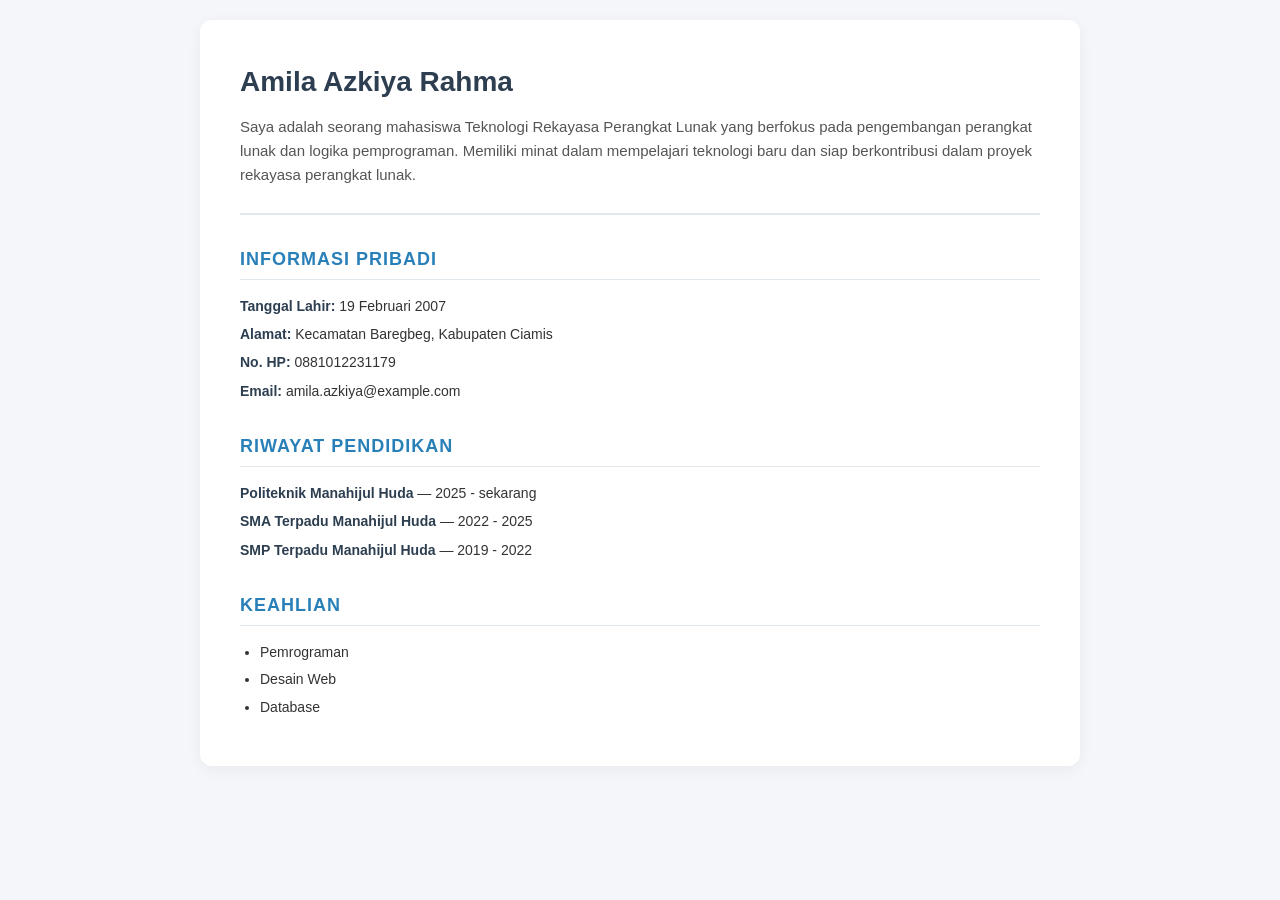
==== index.html @ 340106fe "Rename tugas cv.html to index.html" ====
<!DOCTYPE html>
<html lang="id">
<head>
    <meta charset="UTF-8">
    <meta name="viewport" content="width=device-width, initial-scale=1.0">
    <title>Curriculum Vitae - Amila Azkiya Rahma</title>
    <style>
        /* Pengaturan Tampilan Utama */
        body {
            font-family: 'Segoe UI', Tahoma, Geneva, Verdana, sans-serif;
            background-color: #f4f6f9;
            color: #333333;
            line-height: 1.6;
            margin: 0;
            padding: 20px;
        }

        /* Kotak Utama CV (Seperti Kertas A4 di Tengah) */
        .cv-container {
            max-width: 800px;
            background: #ffffff;
            margin: 0 auto;
            padding: 40px;
            border-radius: 12px;
            box-shadow: 0 4px 15px rgba(0, 0, 0, 0.05);
        }

        /* Bagian Header / Nama */
        header {
            border-bottom: 2px solid #e1e8ed;
            padding-bottom: 20px;
            margin-bottom: 25px;
        }

        h1 {
            margin: 0;
            color: #2c3e50;
            font-size: 28px;
        }

        .bio-text {
            margin-top: 10px;
            color: #555555;
            font-size: 15px;
        }

        /* Judul Setiap Bagian */
        h2 {
            color: #2980b9;
            font-size: 18px;
            border-bottom: 1px solid #e1e8ed;
            padding-bottom: 5px;
            margin-top: 30px;
            text-transform: uppercase;
            letter-spacing: 1px;
        }

        /* Informasi Kontak & Detail */
        p {
            margin: 6px 0;
            font-size: 14px;
        }

        strong {
            color: #2c3e50;
        }

        /* Daftar Keahlian & Riwayat */
        ul {
            padding-left: 20px;
            margin: 8px 0;
        }

        li {
            margin-bottom: 5px;
            font-size: 14px;
        }

        /* Tombol Simpan/Commit di GitHub nanti */
    </style>
</head>
<body>

    <div class="cv-container">
        <!-- Header -->
        <header>
            <h1>Amila Azkiya Rahma</h1>
            <p class="bio-text">Saya adalah seorang mahasiswa Teknologi Rekayasa Perangkat Lunak yang berfokus pada pengembangan perangkat lunak dan logika pemprograman. Memiliki minat dalam mempelajari teknologi baru dan siap berkontribusi dalam proyek rekayasa perangkat lunak.</p>
        </header>

        <!-- Informasi Pribadi -->
        <section>
            <h2>Informasi Pribadi</h2>
            <p><strong>Tanggal Lahir:</strong> 19 Februari 2007</p>
            <p><strong>Alamat:</strong> Kecamatan Baregbeg, Kabupaten Ciamis</p>
            <p><strong>No. HP:</strong> 0881012231179</p>
            <p><strong>Email:</strong> amila.azkiya@example.com</p>
        </section>

        <!-- Riwayat Pendidikan -->
        <section>
            <h2>Riwayat Pendidikan</h2>
            <p><strong>Politeknik Manahijul Huda</strong> — 2025 - sekarang</p>
            <p><strong>SMA Terpadu Manahijul Huda</strong> — 2022 - 2025</p>
            <p><strong>SMP Terpadu Manahijul Huda</strong> — 2019 - 2022</p>
        </section>

        <!-- Keahlian -->
        <section>
            <h2>Keahlian</h2>
            <ul>
                <li>Pemrograman</li>
                <li>Desain Web</li>
                <li>Database</li>
            </ul>
        </section>
    </div>

</body>
</html>
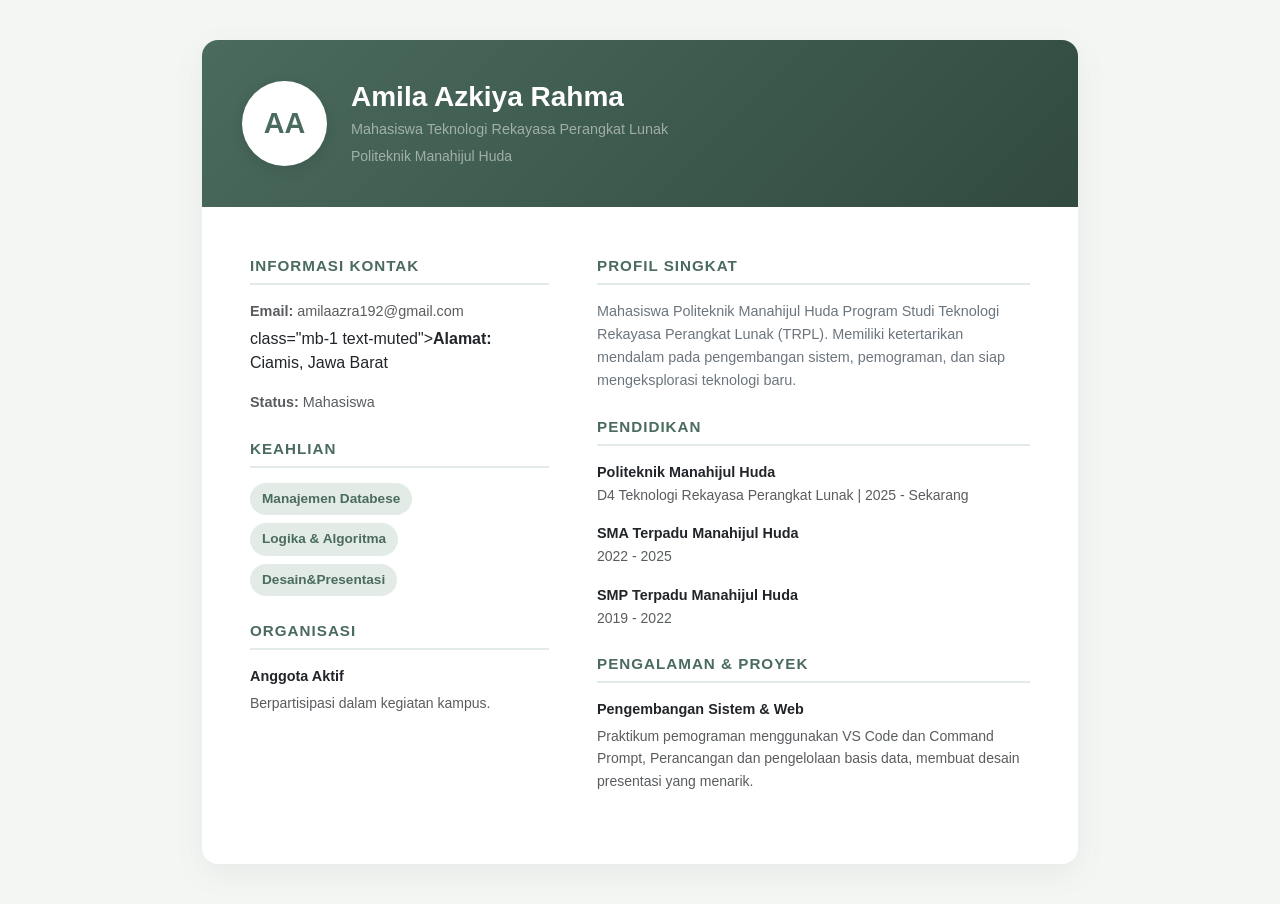
==== commit 9f1c0b10: "Update index.html" ====
--- a/index.html
+++ b/index.html
@@ -4,116 +4,164 @@
     <meta charset="UTF-8">
     <meta name="viewport" content="width=device-width, initial-scale=1.0">
     <title>Curriculum Vitae - Amila Azkiya Rahma</title>
+    <!-- Bootstrap CSS CDN -->
+    <link href="https://cdn.jsdelivr.net/npm/bootstrap@5.3.0/dist/css/bootstrap.min.css" rel="stylesheet">
     <style>
-        /* Pengaturan Tampilan Utama */
+        :root {
+            --primary-color: #4a6b5d; /* Hijau sage aesthetic */
+            --bg-color: #f4f6f4;
+            --card-bg: #ffffff;
+        }
         body {
+            background-color: var(--bg-color);
             font-family: 'Segoe UI', Tahoma, Geneva, Verdana, sans-serif;
-            background-color: #f4f6f9;
-            color: #333333;
-            line-height: 1.6;
-            margin: 0;
-            padding: 20px;
+            color: #444;
         }
-
-        /* Kotak Utama CV (Seperti Kertas A4 di Tengah) */
-        .cv-container {
-            max-width: 800px;
-            background: #ffffff;
-            margin: 0 auto;
+        .cv-wrapper {
+            max-width: 900px;
+            margin: 40px auto;
+        }
+        .cv-card {
+            background: var(--card-bg);
+            border: none;
+            border-radius: 16px;
+            box-shadow: 0 10px 30px rgba(74, 107, 93, 0.08);
+            overflow: hidden;
+        }
+        .header-section {
+            background: linear-gradient(135deg, #4a6b5d, #324a40);
+            color: white;
             padding: 40px;
-            border-radius: 12px;
-            box-shadow: 0 4px 15px rgba(0, 0, 0, 0.05);
         }
-
-        /* Bagian Header / Nama */
-        header {
-            border-bottom: 2px solid #e1e8ed;
-            padding-bottom: 20px;
-            margin-bottom: 25px;
+        .profile-badge {
+            width: 85px;
+            height: 85px;
+            background-color: #ffffff;
+            color: var(--primary-color);
+            font-weight: bold;
+            font-size: 1.8rem;
+            border-radius: 50%;
+            display: flex;
+            align-items: center;
+            justify-content: center;
+            box-shadow: 0 4px 15px rgba(0,0,0,0.1);
         }
-
-        h1 {
-            margin: 0;
-            color: #2c3e50;
-            font-size: 28px;
-        }
-
-        .bio-text {
-            margin-top: 10px;
-            color: #555555;
-            font-size: 15px;
-        }
-
-        /* Judul Setiap Bagian */
-        h2 {
-            color: #2980b9;
-            font-size: 18px;
-            border-bottom: 1px solid #e1e8ed;
-            padding-bottom: 5px;
-            margin-top: 30px;
+        .section-heading {
+            font-size: 0.95rem;
+            font-weight: 700;
+            color: var(--primary-color);
             text-transform: uppercase;
             letter-spacing: 1px;
+            margin-bottom: 15px;
+            position: relative;
+            padding-bottom: 5px;
+            border-bottom: 2px solid #e2ebe6;
         }
-
-        /* Informasi Kontak & Detail */
-        p {
-            margin: 6px 0;
-            font-size: 14px;
+        .custom-badge {
+            background-color: #e2ebe6;
+            color: var(--primary-color);
+            font-weight: 600;
+            padding: 6px 12px;
+            border-radius: 20px;
+            font-size: 0.85rem;
         }
-
-        strong {
-            color: #2c3e50;
+        p, li {
+            font-size: 0.9rem;
+            line-height: 1.6;
         }
-
-        /* Daftar Keahlian & Riwayat */
-        ul {
-            padding-left: 20px;
-            margin: 8px 0;
-        }
-
-        li {
-            margin-bottom: 5px;
-            font-size: 14px;
-        }
-
-        /* Tombol Simpan/Commit di GitHub nanti */
     </style>
 </head>
 <body>
 
-    <div class="cv-container">
-        <!-- Header -->
-        <header>
-            <h1>Amila Azkiya Rahma</h1>
-            <p class="bio-text">Saya adalah seorang mahasiswa Teknologi Rekayasa Perangkat Lunak yang berfokus pada pengembangan perangkat lunak dan logika pemprograman. Memiliki minat dalam mempelajari teknologi baru dan siap berkontribusi dalam proyek rekayasa perangkat lunak.</p>
-        </header>
+    <div class="container cv-wrapper">
+        <div class="card cv-card">
+            
+            <!-- Header Unik dengan Inisial & Nuansa Sage Green -->
+            <div class="header-section d-flex flex-column flex-md-row align-items-center gap-4 text-center text-md-start">
+                <div class="profile-badge">AA</div>
+                <div>
+                    <h1 class="h3 fw-bold mb-1">Amila Azkiya Rahma</h1>
+                    <p class="mb-1 text-white-50">Mahasiswa Teknologi Rekayasa Perangkat Lunak</p>
+                    <p class="mb-0 text-white-50 small">Politeknik Manahijul Huda</p>
+                </div>
+            </div>
 
-        <!-- Informasi Pribadi -->
-        <section>
-            <h2>Informasi Pribadi</h2>
-            <p><strong>Tanggal Lahir:</strong> 19 Februari 2007</p>
-            <p><strong>Alamat:</strong> Kecamatan Baregbeg, Kabupaten Ciamis</p>
-            <p><strong>No. HP:</strong> 0881012231179</p>
-            <p><strong>Email:</strong> amila.azkiya@example.com</p>
-        </section>
+            <!-- Konten Utama (2 Kolom Modern) -->
+            <div class="card-body p-4 p-md-5">
+                <div class="row">
+                    
+                    <!-- Kolom Kiri -->
+                    <div class="col-md-5 pe-md-4 border-end-md">
+                        
+                        <!-- Kontak & Info -->
+                        <div class="mb-4">
+                            <div class="section-heading">Informasi Kontak</div>
+                            <p class="mb-1 text-muted"><strong>Email:</strong> amilaazra192@gmail.com</p>
+                             class="mb-1 text-muted"><strong>Alamat:</strong> Ciamis, Jawa Barat</p>
+                            <p class="mb-1 text-muted"><strong>Status:</strong> Mahasiswa</p>
+                        </div>
 
-        <!-- Riwayat Pendidikan -->
-        <section>
-            <h2>Riwayat Pendidikan</h2>
-            <p><strong>Politeknik Manahijul Huda</strong> — 2025 - sekarang</p>
-            <p><strong>SMA Terpadu Manahijul Huda</strong> — 2022 - 2025</p>
-            <p><strong>SMP Terpadu Manahijul Huda</strong> — 2019 - 2022</p>
-        </section>
+                        <!-- Keahlian (Bentuk Pil/Badge Aesthetic) -->
+                        <div class="mb-4">
+                            <div class="section-heading">Keahlian</div>
+                            <div class="d-flex flex-wrap gap-2">
+                                <span class="custom-badge">Manajemen Databese</span>
+                                <span class="custom-badge">Logika & Algoritma</span>
+                                <span class="custom-badge">Desain&Presentasi</span>
+                            </div>
+                        </div>
 
-        <!-- Keahlian -->
-        <section>
-            <h2>Keahlian</h2>
-            <ul>
-                <li>Pemrograman</li>
-                <li>Desain Web</li>
-                <li>Database</li>
-            </ul>
-        </section>
+                        <!-- Organisasi -->
+                        <div class="mb-4">
+                            <div class="section-heading">Organisasi</div>
+                            <p class="fw-bold mb-1">Anggota Aktif</p>
+                            <p class="text-muted small">Berpartisipasi dalam kegiatan kampus.</p>
+                        </div>
+
+                    </div>
+
+                    <!-- Kolom Kanan -->
+                    <div class="col-md-7 ps-md-4">
+                        
+                        <!-- Profil Singkat -->
+                        <div class="mb-4">
+                            <div class="section-heading">Profil Singkat</div>
+                            <p class="text-secondary">
+                                Mahasiswa Politeknik Manahijul Huda Program Studi Teknologi Rekayasa Perangkat Lunak (TRPL). Memiliki ketertarikan mendalam pada pengembangan sistem, pemograman, dan siap mengeksplorasi teknologi baru.
+                            </p>
+                        </div>
+
+                        <!-- Riwayat Pendidikan -->
+                        <div class="mb-4">
+                            <div class="section-heading">Pendidikan</div>
+                            <div class="mb-3">
+                                <p class="fw-bold mb-0">Politeknik Manahijul Huda</p>
+                                <p class="text-muted small mb-0">D4 Teknologi Rekayasa Perangkat Lunak | 2025 - Sekarang</p>
+                            </div>
+                            <div class="mb-3">
+                                <p class="fw-bold mb-0">SMA Terpadu Manahijul Huda</p>
+                                <p class="text-muted small mb-0">2022 - 2025</p>
+                            </div>
+                            <div>
+                                <p class="fw-bold mb-0">SMP Terpadu Manahijul Huda</p>
+                                <p class="text-muted small mb-0">2019 - 2022</p>
+                            </div>
+                        </div>
+
+                        <!-- Pengalaman -->
+                        <div class="mb-4">
+                            <div class="section-heading">Pengalaman & Proyek</div>
+                            <p class="fw-bold mb-1">Pengembangan Sistem & Web</p>
+                            <p class="text-muted small"> Praktikum pemograman menggunakan VS Code dan Command Prompt, Perancangan dan pengelolaan basis data,
+membuat desain presentasi yang menarik.</p>
+                        </div>
+
+                    </div>
+
+                </div>
+            </div>
+
+        </div>
     </div>
 
 </body>
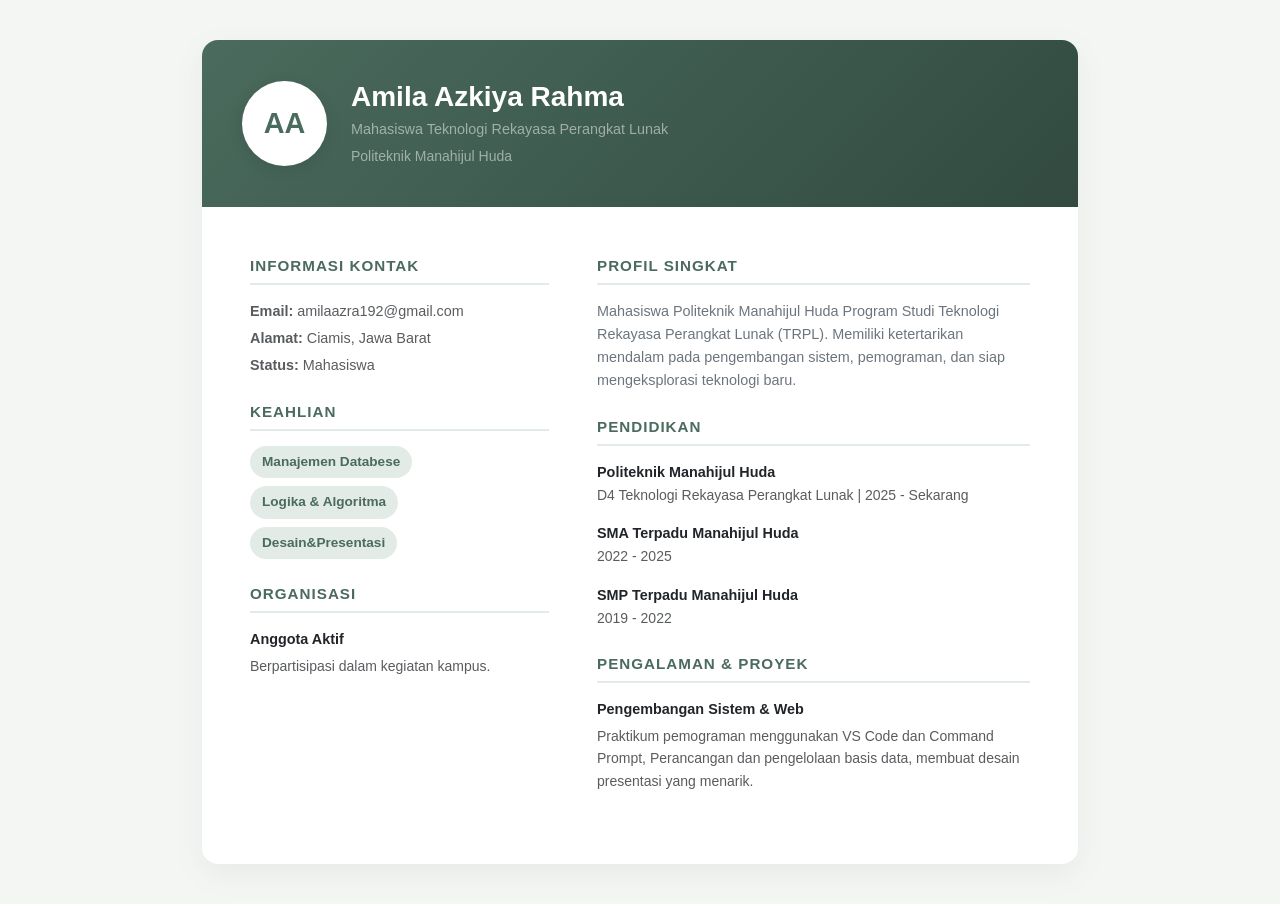
==== commit f67ce1c5: "Update index.html" ====
--- a/index.html
+++ b/index.html
@@ -97,7 +97,7 @@
                         <div class="mb-4">
                             <div class="section-heading">Informasi Kontak</div>
                             <p class="mb-1 text-muted"><strong>Email:</strong> amilaazra192@gmail.com</p>
-                             class="mb-1 text-muted"><strong>Alamat:</strong> Ciamis, Jawa Barat</p>
+                            <p class="mb-1 text-muted"><strong>Alamat:</strong> Ciamis, Jawa Barat</p>
                             <p class="mb-1 text-muted"><strong>Status:</strong> Mahasiswa</p>
                         </div>
 
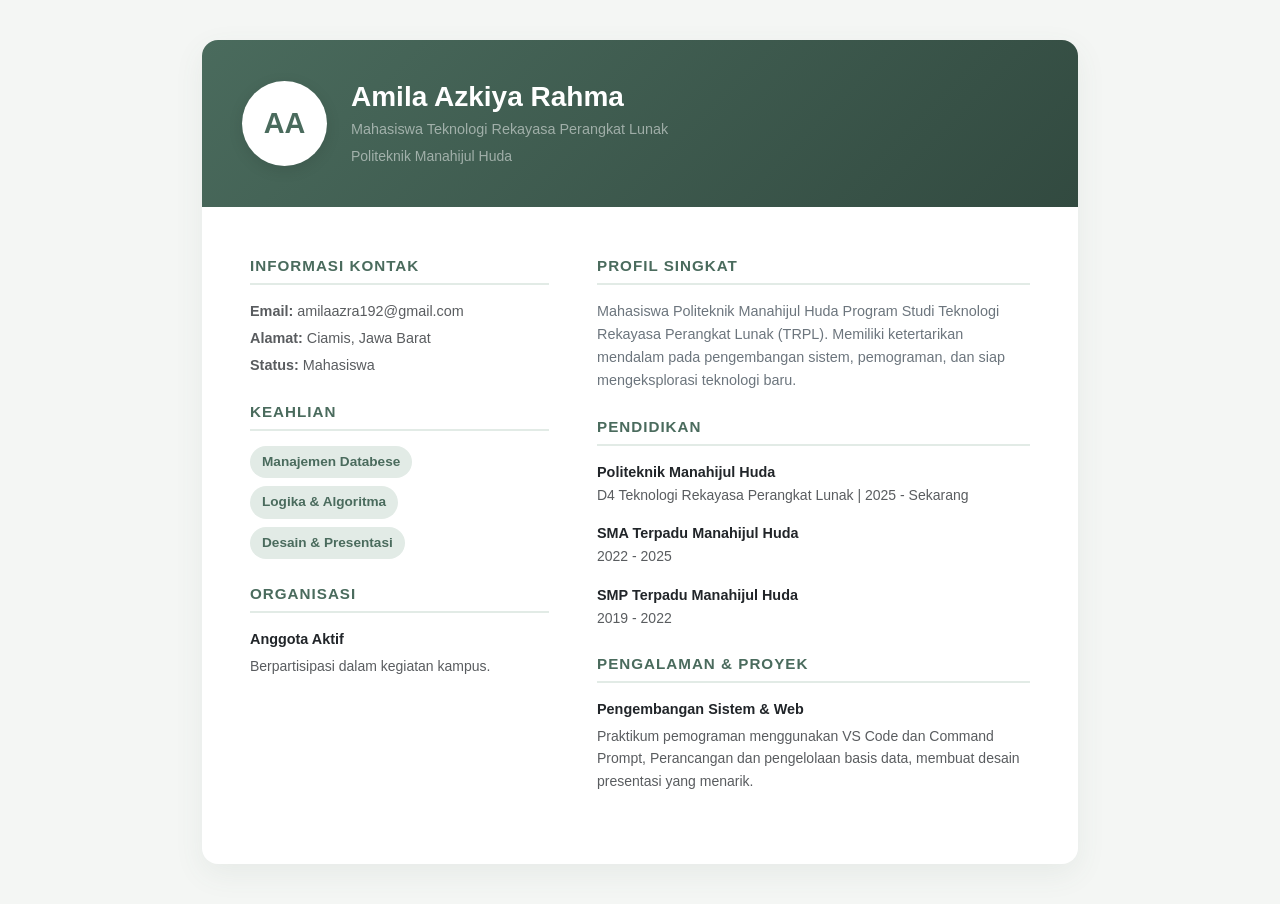
==== commit 248dd58c: "Update index.html" ====
--- a/index.html
+++ b/index.html
@@ -107,7 +107,7 @@
                             <div class="d-flex flex-wrap gap-2">
                                 <span class="custom-badge">Manajemen Databese</span>
                                 <span class="custom-badge">Logika & Algoritma</span>
-                                <span class="custom-badge">Desain&Presentasi</span>
+                                <span class="custom-badge">Desain & Presentasi</span>
                             </div>
                         </div>
 
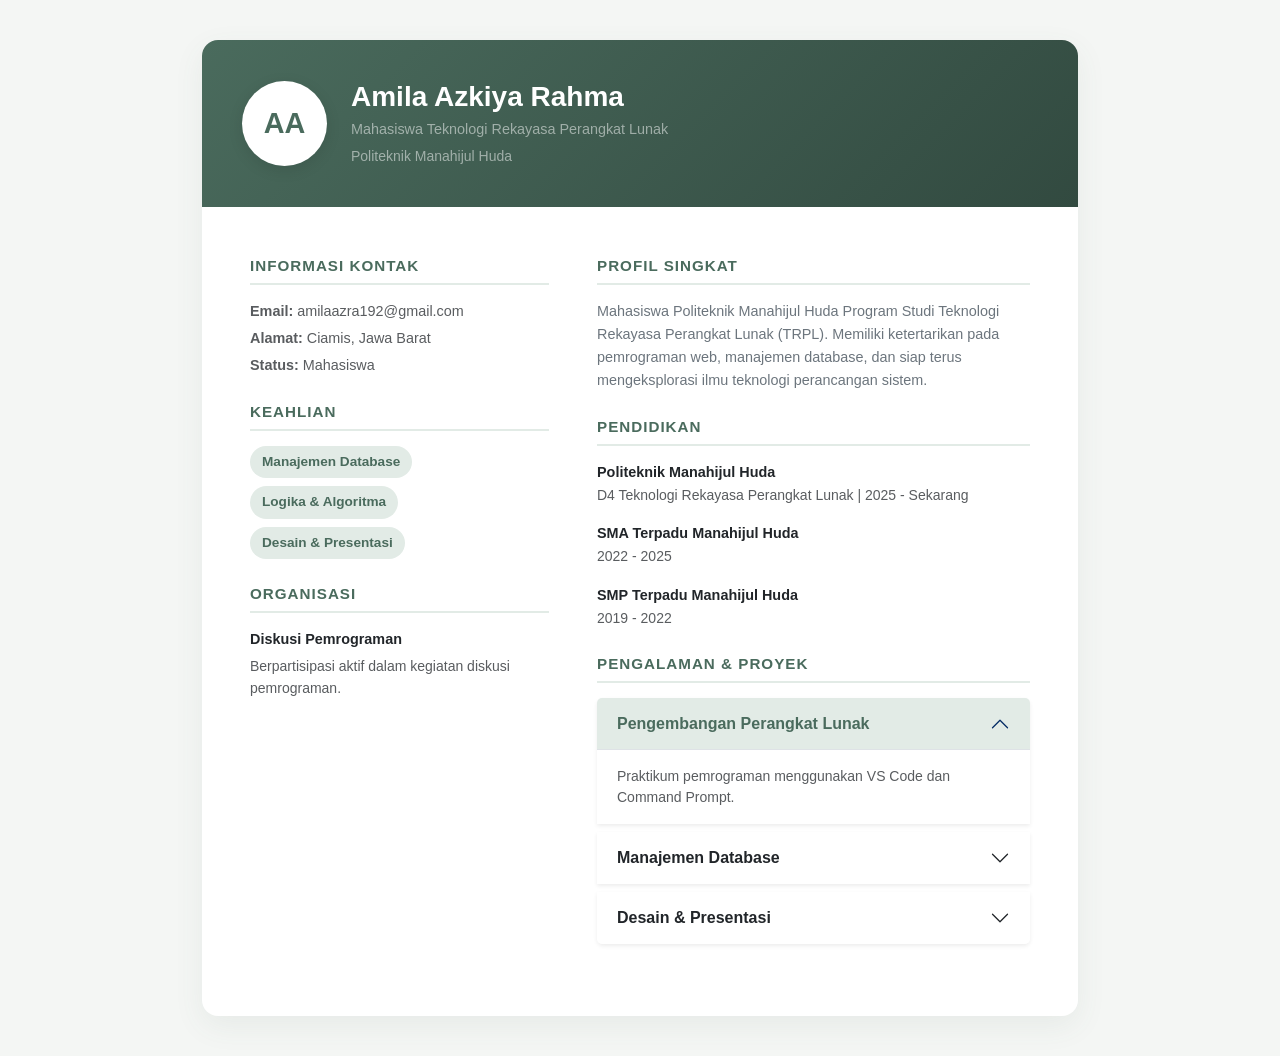
==== commit ac427d23: "Update index.html" ====
--- a/index.html
+++ b/index.html
@@ -4,76 +4,15 @@
     <meta charset="UTF-8">
     <meta name="viewport" content="width=device-width, initial-scale=1.0">
     <title>Curriculum Vitae - Amila Azkiya Rahma</title>
-    <!-- Bootstrap CSS CDN -->
+    <!-- 1. Bootstrap CSS CDN -->
     <link href="https://cdn.jsdelivr.net/npm/bootstrap@5.3.0/dist/css/bootstrap.min.css" rel="stylesheet">
-    <style>
-        :root {
-            --primary-color: #4a6b5d; /* Hijau sage aesthetic */
-            --bg-color: #f4f6f4;
-            --card-bg: #ffffff;
-        }
-        body {
-            background-color: var(--bg-color);
-            font-family: 'Segoe UI', Tahoma, Geneva, Verdana, sans-serif;
-            color: #444;
-        }
-        .cv-wrapper {
-            max-width: 900px;
-            margin: 40px auto;
-        }
-        .cv-card {
-            background: var(--card-bg);
-            border: none;
-            border-radius: 16px;
-            box-shadow: 0 10px 30px rgba(74, 107, 93, 0.08);
-            overflow: hidden;
-        }
-        .header-section {
-            background: linear-gradient(135deg, #4a6b5d, #324a40);
-            color: white;
-            padding: 40px;
-        }
-        .profile-badge {
-            width: 85px;
-            height: 85px;
-            background-color: #ffffff;
-            color: var(--primary-color);
-            font-weight: bold;
-            font-size: 1.8rem;
-            border-radius: 50%;
-            display: flex;
-            align-items: center;
-            justify-content: center;
-            box-shadow: 0 4px 15px rgba(0,0,0,0.1);
-        }
-        .section-heading {
-            font-size: 0.95rem;
-            font-weight: 700;
-            color: var(--primary-color);
-            text-transform: uppercase;
-            letter-spacing: 1px;
-            margin-bottom: 15px;
-            position: relative;
-            padding-bottom: 5px;
-            border-bottom: 2px solid #e2ebe6;
-        }
-        .custom-badge {
-            background-color: #e2ebe6;
-            color: var(--primary-color);
-            font-weight: 600;
-            padding: 6px 12px;
-            border-radius: 20px;
-            font-size: 0.85rem;
-        }
-        p, li {
-            font-size: 0.9rem;
-            line-height: 1.6;
-        }
-    </style>
+    <!-- 2. External CSS File -->
+    <link rel="stylesheet" href="style.css">
 </head>
 <body>
 
     <div class="container cv-wrapper">
+        <!-- Item Bootstrap 1: Card -->
         <div class="card cv-card">
             
             <!-- Header Unik dengan Inisial & Nuansa Sage Green -->
@@ -86,14 +25,15 @@
                 </div>
             </div>
 
-            <!-- Konten Utama (2 Kolom Modern) -->
+            <!-- Konten Utama -->
             <div class="card-body p-4 p-md-5">
+                <!-- Item Bootstrap 2: Grid System (row & col) -->
                 <div class="row">
                     
                     <!-- Kolom Kiri -->
                     <div class="col-md-5 pe-md-4 border-end-md">
                         
-                        <!-- Kontak & Info -->
+                        <!-- Informasi Kontak -->
                         <div class="mb-4">
                             <div class="section-heading">Informasi Kontak</div>
                             <p class="mb-1 text-muted"><strong>Email:</strong> amilaazra192@gmail.com</p>
@@ -101,11 +41,11 @@
                             <p class="mb-1 text-muted"><strong>Status:</strong> Mahasiswa</p>
                         </div>
 
-                        <!-- Keahlian (Bentuk Pil/Badge Aesthetic) -->
+                        <!-- Keahlian -->
                         <div class="mb-4">
                             <div class="section-heading">Keahlian</div>
                             <div class="d-flex flex-wrap gap-2">
-                                <span class="custom-badge">Manajemen Databese</span>
+                                <span class="custom-badge">Manajemen Database</span>
                                 <span class="custom-badge">Logika & Algoritma</span>
                                 <span class="custom-badge">Desain & Presentasi</span>
                             </div>
@@ -114,8 +54,8 @@
                         <!-- Organisasi -->
                         <div class="mb-4">
                             <div class="section-heading">Organisasi</div>
-                            <p class="fw-bold mb-1">Anggota Aktif</p>
-                            <p class="text-muted small">Berpartisipasi dalam kegiatan kampus.</p>
+                            <p class="fw-bold mb-1">Diskusi Pemrograman</p>
+                            <p class="text-muted small">Berpartisipasi aktif dalam kegiatan diskusi pemrograman.</p>
                         </div>
 
                     </div>
@@ -127,7 +67,7 @@
                         <div class="mb-4">
                             <div class="section-heading">Profil Singkat</div>
                             <p class="text-secondary">
-                                Mahasiswa Politeknik Manahijul Huda Program Studi Teknologi Rekayasa Perangkat Lunak (TRPL). Memiliki ketertarikan mendalam pada pengembangan sistem, pemograman, dan siap mengeksplorasi teknologi baru.
+                                Mahasiswa Politeknik Manahijul Huda Program Studi Teknologi Rekayasa Perangkat Lunak (TRPL). Memiliki ketertarikan pada pemrograman web, manajemen database, dan siap terus mengeksplorasi ilmu teknologi perancangan sistem.
                             </p>
                         </div>
 
@@ -148,12 +88,51 @@
                             </div>
                         </div>
 
-                        <!-- Pengalaman -->
+                        <!-- Pengalaman & Proyek (Item Bootstrap 3: Accordion) -->
                         <div class="mb-4">
                             <div class="section-heading">Pengalaman & Proyek</div>
-                            <p class="fw-bold mb-1">Pengembangan Sistem & Web</p>
-                            <p class="text-muted small"> Praktikum pemograman menggunakan VS Code dan Command Prompt, Perancangan dan pengelolaan basis data,
-membuat desain presentasi yang menarik.</p>
+                            <div class="accordion" id="accordionPengalaman">
+                                
+                                <div class="accordion-item border-0 mb-2 shadow-sm">
+                                    <h2 class="accordion-header" id="headingOne">
+                                        <button class="accordion-button fw-bold" type="button" data-bs-toggle="collapse" data-bs-target="#collapseOne">
+                                            Pengembangan Perangkat Lunak
+                                        </button>
+                                    </h2>
+                                    <div id="collapseOne" class="accordion-collapse collapse show" data-bs-parent="#accordionPengalaman">
+                                        <div class="accordion-body text-muted small">
+                                            Praktikum pemrograman menggunakan VS Code dan Command Prompt.
+                                        </div>
+                                    </div>
+                                </div>
+
+                                <div class="accordion-item border-0 mb-2 shadow-sm">
+                                    <h2 class="accordion-header" id="headingTwo">
+                                        <button class="accordion-button collapsed fw-bold" type="button" data-bs-toggle="collapse" data-bs-target="#collapseTwo">
+                                            Manajemen Database
+                                        </button>
+                                    </h2>
+                                    <div id="collapseTwo" class="accordion-collapse collapse" data-bs-parent="#accordionPengalaman">
+                                        <div class="accordion-body text-muted small">
+                                            Perancangan dan pengelolaan basis data.
+                                        </div>
+                                    </div>
+                                </div>
+
+                                <div class="accordion-item border-0 shadow-sm">
+                                    <h2 class="accordion-header" id="headingThree">
+                                        <button class="accordion-button collapsed fw-bold" type="button" data-bs-toggle="collapse" data-bs-target="#collapseThree">
+                                            Desain & Presentasi
+                                        </button>
+                                    </h2>
+                                    <div id="collapseThree" class="accordion-collapse collapse" data-bs-parent="#accordionPengalaman">
+                                        <div class="accordion-body text-muted small">
+                                            Pembuatan materi presentasi yang menarik menggunakan PowerPoint (PPT).
+                                        </div>
+                                    </div>
+                                </div>
+
+                            </div>
                         </div>
 
                     </div>
@@ -164,5 +143,7 @@
         </div>
     </div>
 
+    <!-- Bootstrap JS Bundle (Penting agar Accordion bisa di-klik) -->
+    <script src="https://cdn.jsdelivr.net/npm/bootstrap@5.3.0/dist/js/bootstrap.bundle.min.js"></script>
 </body>
 </html>
--- a/style.css
+++ b/style.css
@@ -0,0 +1,81 @@
+:root {
+    --primary-color: #4a6b5d; /* Hijau Sage Aesthetic */
+    --bg-color: #f4f6f4;
+    --card-bg: #ffffff;
+}
+
+body {
+    background-color: var(--bg-color);
+    font-family: 'Segoe UI', Tahoma, Geneva, Verdana, sans-serif;
+    color: #444;
+}
+
+.cv-wrapper {
+    max-width: 900px;
+    margin: 40px auto;
+}
+
+.cv-card {
+    background: var(--card-bg);
+    border: none;
+    border-radius: 16px;
+    box-shadow: 0 10px 30px rgba(74, 107, 93, 0.08);
+    overflow: hidden;
+}
+
+.header-section {
+    background: linear-gradient(135deg, #4a6b5d, #324a40);
+    color: white;
+    padding: 40px;
+}
+
+.profile-badge {
+    width: 85px;
+    height: 85px;
+    background-color: #ffffff;
+    color: var(--primary-color);
+    font-weight: bold;
+    font-size: 1.8rem;
+    border-radius: 50%;
+    display: flex;
+    align-items: center;
+    justify-content: center;
+    box-shadow: 0 4px 15px rgba(0,0,0,0.1);
+}
+
+.section-heading {
+    font-size: 0.95rem;
+    font-weight: 700;
+    color: var(--primary-color);
+    text-transform: uppercase;
+    letter-spacing: 1px;
+    margin-bottom: 15px;
+    position: relative;
+    padding-bottom: 5px;
+    border-bottom: 2px solid #e2ebe6;
+}
+
+.custom-badge {
+    background-color: #e2ebe6;
+    color: var(--primary-color);
+    font-weight: 600;
+    padding: 6px 12px;
+    border-radius: 20px;
+    font-size: 0.85rem;
+}
+
+/* Custom Style untuk Accordion Bootstrap */
+.accordion-button:not(.collapsed) {
+    color: var(--primary-color);
+    background-color: #e2ebe6;
+}
+
+.accordion-button:focus {
+    box-shadow: none;
+    border-color: rgba(74, 107, 93, 0.25);
+}
+
+p, li {
+    font-size: 0.9rem;
+    line-height: 1.6;
+}
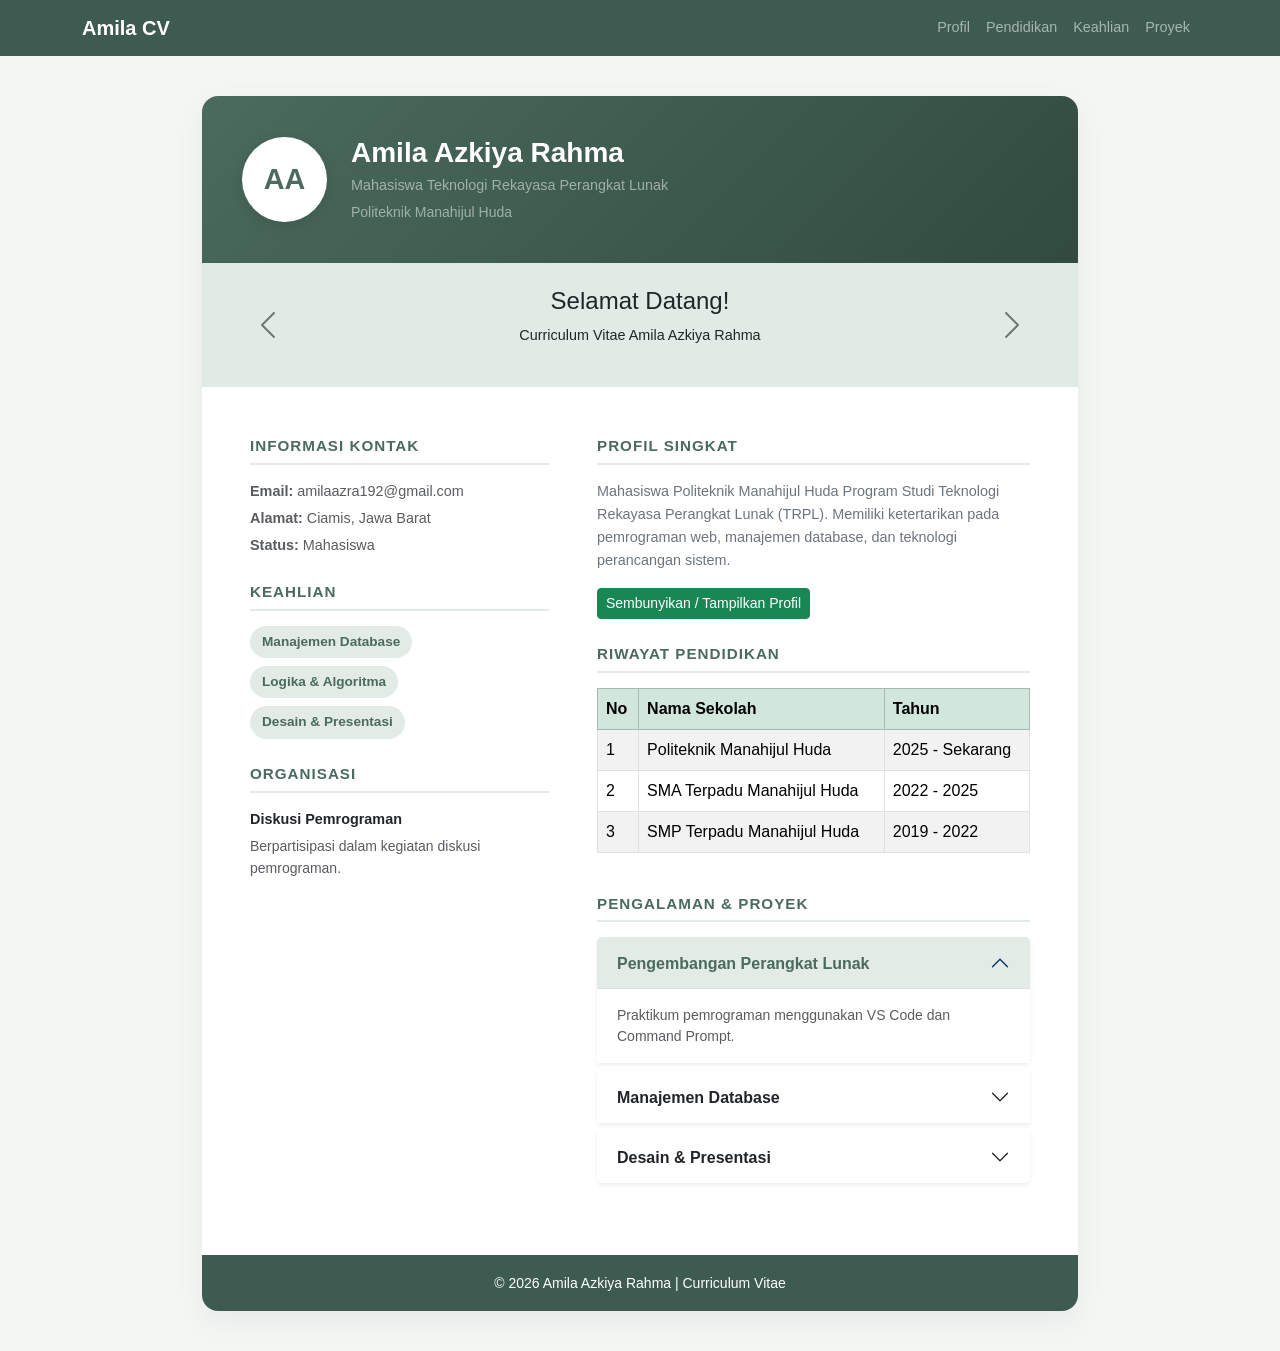
==== commit 25c3fa67: "Update index.html" ====
--- a/index.html
+++ b/index.html
@@ -3,147 +3,361 @@
 <head>
     <meta charset="UTF-8">
     <meta name="viewport" content="width=device-width, initial-scale=1.0">
+
     <title>Curriculum Vitae - Amila Azkiya Rahma</title>
-    <!-- 1. Bootstrap CSS CDN -->
+
+    <!-- Bootstrap CSS -->
     <link href="https://cdn.jsdelivr.net/npm/bootstrap@5.3.0/dist/css/bootstrap.min.css" rel="stylesheet">
-    <!-- 2. External CSS File -->
+
+    <!-- External CSS -->
     <link rel="stylesheet" href="style.css">
 </head>
+
 <body>
 
-    <div class="container cv-wrapper">
-        <!-- Item Bootstrap 1: Card -->
-        <div class="card cv-card">
-            
-            <!-- Header Unik dengan Inisial & Nuansa Sage Green -->
-            <div class="header-section d-flex flex-column flex-md-row align-items-center gap-4 text-center text-md-start">
-                <div class="profile-badge">AA</div>
-                <div>
-                    <h1 class="h3 fw-bold mb-1">Amila Azkiya Rahma</h1>
-                    <p class="mb-1 text-white-50">Mahasiswa Teknologi Rekayasa Perangkat Lunak</p>
-                    <p class="mb-0 text-white-50 small">Politeknik Manahijul Huda</p>
-                </div>
+<!-- NAVIGATION BAR -->
+<nav class="navbar navbar-expand-lg navbar-dark"
+     style="background-color: #3d5b50;">
+
+    <div class="container">
+        <a class="navbar-brand fw-bold" href="#">Amila CV</a>
+
+        <button class="navbar-toggler" type="button"
+            data-bs-toggle="collapse" data-bs-target="#menuCV">
+            <span class="navbar-toggler-icon"></span>
+        </button>
+
+        <div class="collapse navbar-collapse" id="menuCV">
+            <ul class="navbar-nav ms-auto">
+                <li class="nav-item">
+                    <a class="nav-link" href="#profil">Profil</a>
+                </li>
+                <li class="nav-item">
+                    <a class="nav-link" href="#pendidikan">Pendidikan</a>
+                </li>
+                <li class="nav-item">
+                    <a class="nav-link" href="#keahlian">Keahlian</a>
+                </li>
+                <li class="nav-item">
+                    <a class="nav-link" href="#proyek">Proyek</a>
+                </li>
+            </ul>
+        </div>
+    </div>
+</nav>
+
+
+<div class="container cv-wrapper">
+
+    <div class="card cv-card">
+
+        <!-- HEADER -->
+        <div class="header-section d-flex flex-column flex-md-row align-items-center gap-4 text-center text-md-start">
+
+            <div class="profile-badge">AA</div>
+
+            <div>
+                <h1 class="h3 fw-bold mb-1">Amila Azkiya Rahma</h1>
+                <p class="mb-1 text-white-50">
+                    Mahasiswa Teknologi Rekayasa Perangkat Lunak
+                </p>
+                <p class="mb-0 text-white-50 small">
+                    Politeknik Manahijul Huda
+                </p>
             </div>
 
-            <!-- Konten Utama -->
-            <div class="card-body p-4 p-md-5">
-                <!-- Item Bootstrap 2: Grid System (row & col) -->
-                <div class="row">
-                    
-                    <!-- Kolom Kiri -->
-                    <div class="col-md-5 pe-md-4 border-end-md">
-                        
-                        <!-- Informasi Kontak -->
-                        <div class="mb-4">
-                            <div class="section-heading">Informasi Kontak</div>
-                            <p class="mb-1 text-muted"><strong>Email:</strong> amilaazra192@gmail.com</p>
-                            <p class="mb-1 text-muted"><strong>Alamat:</strong> Ciamis, Jawa Barat</p>
-                            <p class="mb-1 text-muted"><strong>Status:</strong> Mahasiswa</p>
-                        </div>
-
-                        <!-- Keahlian -->
-                        <div class="mb-4">
-                            <div class="section-heading">Keahlian</div>
-                            <div class="d-flex flex-wrap gap-2">
-                                <span class="custom-badge">Manajemen Database</span>
-                                <span class="custom-badge">Logika & Algoritma</span>
-                                <span class="custom-badge">Desain & Presentasi</span>
+        </div>
+
+
+        <!-- CAROUSEL -->
+        <div id="carouselCV"
+             class="carousel slide carousel-dark"
+             data-bs-ride="carousel">
+
+            <div class="carousel-inner text-center p-4"
+                 style="background-color: #e1ebe5;">
+
+                <div class="carousel-item active">
+                    <h4>Selamat Datang!</h4>
+                    <p>Curriculum Vitae Amila Azkiya Rahma</p>
+                </div>
+
+                <div class="carousel-item">
+                    <h4>Mahasiswa TRPL</h4>
+                    <p>Politeknik Manahijul Huda</p>
+                </div>
+
+                <div class="carousel-item">
+                    <h4>Keahlian Saya</h4>
+                    <p>Database, Logika Algoritma,
+                       dan Desain Presentasi</p>
+                </div>
+
+            </div>
+
+            <button class="carousel-control-prev"
+                type="button" data-bs-target="#carouselCV"
+                data-bs-slide="prev">
+                <span class="carousel-control-prev-icon"></span>
+            </button>
+
+            <button class="carousel-control-next"
+                type="button" data-bs-target="#carouselCV"
+                data-bs-slide="next">
+                <span class="carousel-control-next-icon"></span>
+            </button>
+
+        </div>
+
+
+        <!-- KONTEN UTAMA -->
+        <div class="card-body p-4 p-md-5">
+
+            <div class="row">
+
+                <!-- KOLOM KIRI -->
+                <div class="col-md-5 pe-md-4 border-end-md">
+
+                    <!-- KONTAK -->
+                    <div class="mb-4">
+                        <div class="section-heading">
+                            Informasi Kontak
+                        </div>
+
+                        <p class="mb-1 text-muted">
+                            <strong>Email:</strong> amilaazra192@gmail.com
+                        </p>
+
+                        <p class="mb-1 text-muted">
+                            <strong>Alamat:</strong> Ciamis, Jawa Barat
+                        </p>
+
+                        <p class="mb-1 text-muted">
+                            <strong>Status:</strong> Mahasiswa
+                        </p>
+                    </div>
+
+
+                    <!-- KEAHLIAN -->
+                    <div class="mb-4" id="keahlian">
+                        <div class="section-heading">Keahlian</div>
+
+                        <div class="d-flex flex-wrap gap-2">
+                            <span class="custom-badge">
+                                Manajemen Database
+                            </span>
+
+                            <span class="custom-badge">
+                                Logika & Algoritma
+                            </span>
+
+                            <span class="custom-badge">
+                                Desain & Presentasi
+                            </span>
+                        </div>
+                    </div>
+
+
+                    <!-- ORGANISASI -->
+                    <div class="mb-4">
+                        <div class="section-heading">Organisasi</div>
+
+                        <p class="fw-bold mb-1">
+                            Diskusi Pemrograman
+                        </p>
+
+                        <p class="text-muted small">
+                            Berpartisipasi dalam kegiatan diskusi pemrograman.
+                        </p>
+                    </div>
+
+                </div>
+
+
+                <!-- KOLOM KANAN -->
+                <div class="col-md-7 ps-md-4">
+
+                    <!-- PROFIL -->
+                    <div class="mb-4" id="profil">
+                        <div class="section-heading">
+                            Profil Singkat
+                        </div>
+
+                        <p class="text-secondary" id="teksProfil">
+                            Mahasiswa Politeknik Manahijul Huda
+                            Program Studi Teknologi Rekayasa Perangkat
+                            Lunak (TRPL). Memiliki ketertarikan pada
+                            pemrograman web, manajemen database,
+                            dan teknologi perancangan sistem.
+                        </p>
+
+                        <button type="button"
+                            id="tombolProfil"
+                            class="btn btn-success btn-sm">
+                            Sembunyikan / Tampilkan Profil
+                        </button>
+                    </div>
+
+
+                    <!-- PENDIDIKAN -->
+                    <div class="mb-4" id="pendidikan">
+
+                        <div class="section-heading">
+                            Riwayat Pendidikan
+                        </div>
+
+                        <div class="table-responsive">
+
+                            <table class="table table-bordered table-striped">
+
+                                <thead class="table-success">
+                                    <tr>
+                                        <th>No</th>
+                                        <th>Nama Sekolah</th>
+                                        <th>Tahun</th>
+                                    </tr>
+                                </thead>
+
+                                <tbody>
+                                    <tr>
+                                        <td>1</td>
+                                        <td>Politeknik Manahijul Huda</td>
+                                        <td>2025 - Sekarang</td>
+                                    </tr>
+
+                                    <tr>
+                                        <td>2</td>
+                                        <td>SMA Terpadu Manahijul Huda</td>
+                                        <td>2022 - 2025</td>
+                                    </tr>
+
+                                    <tr>
+                                        <td>3</td>
+                                        <td>SMP Terpadu Manahijul Huda</td>
+                                        <td>2019 - 2022</td>
+                                    </tr>
+                                </tbody>
+
+                            </table>
+
+                        </div>
+                    </div>
+
+
+                    <!-- PENGALAMAN DAN PROYEK -->
+                    <div class="mb-4" id="proyek">
+
+                        <div class="section-heading">
+                            Pengalaman & Proyek
+                        </div>
+
+                        <!-- ACCORDION / COLLAPSIBLE -->
+                        <div class="accordion" id="accordionPengalaman">
+
+                            <div class="accordion-item border-0 mb-2 shadow-sm">
+
+                                <h2 class="accordion-header">
+                                    <button class="accordion-button fw-bold"
+                                        type="button"
+                                        data-bs-toggle="collapse"
+                                        data-bs-target="#collapseOne">
+                                        Pengembangan Perangkat Lunak
+                                    </button>
+                                </h2>
+
+                                <div id="collapseOne"
+                                    class="accordion-collapse collapse show"
+                                    data-bs-parent="#accordionPengalaman">
+
+                                    <div class="accordion-body text-muted small">
+                                        Praktikum pemrograman menggunakan VS Code dan Command Prompt.
+                                    </div>
+
+                                </div>
                             </div>
-                        </div>
-
-                        <!-- Organisasi -->
-                        <div class="mb-4">
-                            <div class="section-heading">Organisasi</div>
-                            <p class="fw-bold mb-1">Diskusi Pemrograman</p>
-                            <p class="text-muted small">Berpartisipasi aktif dalam kegiatan diskusi pemrograman.</p>
-                        </div>
-
-                    </div>
-
-                    <!-- Kolom Kanan -->
-                    <div class="col-md-7 ps-md-4">
-                        
-                        <!-- Profil Singkat -->
-                        <div class="mb-4">
-                            <div class="section-heading">Profil Singkat</div>
-                            <p class="text-secondary">
-                                Mahasiswa Politeknik Manahijul Huda Program Studi Teknologi Rekayasa Perangkat Lunak (TRPL). Memiliki ketertarikan pada pemrograman web, manajemen database, dan siap terus mengeksplorasi ilmu teknologi perancangan sistem.
-                            </p>
-                        </div>
-
-                        <!-- Riwayat Pendidikan -->
-                        <div class="mb-4">
-                            <div class="section-heading">Pendidikan</div>
-                            <div class="mb-3">
-                                <p class="fw-bold mb-0">Politeknik Manahijul Huda</p>
-                                <p class="text-muted small mb-0">D4 Teknologi Rekayasa Perangkat Lunak | 2025 - Sekarang</p>
+
+
+                            <div class="accordion-item border-0 mb-2 shadow-sm">
+
+                                <h2 class="accordion-header">
+                                    <button class="accordion-button collapsed fw-bold"
+                                        type="button"
+                                        data-bs-toggle="collapse"
+                                        data-bs-target="#collapseTwo">
+                                        Manajemen Database
+                                    </button>
+                                </h2>
+
+                                <div id="collapseTwo"
+                                    class="accordion-collapse collapse"
+                                    data-bs-parent="#accordionPengalaman">
+
+                                    <div class="accordion-body text-muted small">
+                                        Perancangan dan pengelolaan basis data.
+                                    </div>
+
+                                </div>
                             </div>
-                            <div class="mb-3">
-                                <p class="fw-bold mb-0">SMA Terpadu Manahijul Huda</p>
-                                <p class="text-muted small mb-0">2022 - 2025</p>
+
+
+                            <div class="accordion-item border-0 shadow-sm">
+
+                                <h2 class="accordion-header">
+                                    <button class="accordion-button collapsed fw-bold"
+                                        type="button"
+                                        data-bs-toggle="collapse"
+                                        data-bs-target="#collapseThree">
+                                        Desain & Presentasi
+                                    </button>
+                                </h2>
+
+                                <div id="collapseThree"
+                                    class="accordion-collapse collapse"
+                                    data-bs-parent="#accordionPengalaman">
+
+                                    <div class="accordion-body text-muted small">
+                                        Pembuatan materi presentasi menggunakan PowerPoint.
+                                    </div>
+
+                                </div>
                             </div>
-                            <div>
-                                <p class="fw-bold mb-0">SMP Terpadu Manahijul Huda</p>
-                                <p class="text-muted small mb-0">2019 - 2022</p>
-                            </div>
-                        </div>
-
-                        <!-- Pengalaman & Proyek (Item Bootstrap 3: Accordion) -->
-                        <div class="mb-4">
-                            <div class="section-heading">Pengalaman & Proyek</div>
-                            <div class="accordion" id="accordionPengalaman">
-                                
-                                <div class="accordion-item border-0 mb-2 shadow-sm">
-                                    <h2 class="accordion-header" id="headingOne">
-                                        <button class="accordion-button fw-bold" type="button" data-bs-toggle="collapse" data-bs-target="#collapseOne">
-                                            Pengembangan Perangkat Lunak
-                                        </button>
-                                    </h2>
-                                    <div id="collapseOne" class="accordion-collapse collapse show" data-bs-parent="#accordionPengalaman">
-                                        <div class="accordion-body text-muted small">
-                                            Praktikum pemrograman menggunakan VS Code dan Command Prompt.
-                                        </div>
-                                    </div>
-                                </div>
-
-                                <div class="accordion-item border-0 mb-2 shadow-sm">
-                                    <h2 class="accordion-header" id="headingTwo">
-                                        <button class="accordion-button collapsed fw-bold" type="button" data-bs-toggle="collapse" data-bs-target="#collapseTwo">
-                                            Manajemen Database
-                                        </button>
-                                    </h2>
-                                    <div id="collapseTwo" class="accordion-collapse collapse" data-bs-parent="#accordionPengalaman">
-                                        <div class="accordion-body text-muted small">
-                                            Perancangan dan pengelolaan basis data.
-                                        </div>
-                                    </div>
-                                </div>
-
-                                <div class="accordion-item border-0 shadow-sm">
-                                    <h2 class="accordion-header" id="headingThree">
-                                        <button class="accordion-button collapsed fw-bold" type="button" data-bs-toggle="collapse" data-bs-target="#collapseThree">
-                                            Desain & Presentasi
-                                        </button>
-                                    </h2>
-                                    <div id="collapseThree" class="accordion-collapse collapse" data-bs-parent="#accordionPengalaman">
-                                        <div class="accordion-body text-muted small">
-                                            Pembuatan materi presentasi yang menarik menggunakan PowerPoint (PPT).
-                                        </div>
-                                    </div>
-                                </div>
-
-                            </div>
-                        </div>
-
+
+                        </div>
                     </div>
 
                 </div>
             </div>
-
-        </div>
+        </div>
+
+
+        <!-- FOOTER -->
+        <div class="text-center p-3 text-white"
+             style="background-color: #3d5b50;">
+            <small>© 2026 Amila Azkiya Rahma | Curriculum Vitae</small>
+        </div>
+
     </div>
-
-    <!-- Bootstrap JS Bundle (Penting agar Accordion bisa di-klik) -->
-    <script src="https://cdn.jsdelivr.net/npm/bootstrap@5.3.0/dist/js/bootstrap.bundle.min.js"></script>
+</div>
+
+
+<!-- BOOTSTRAP JAVASCRIPT -->
+<script src="https://cdn.jsdelivr.net/npm/bootstrap@5.3.0/dist/js/bootstrap.bundle.min.js"></script>
+
+<!-- JQUERY -->
+<script src="https://code.jquery.com/jquery-3.7.1.min.js"></script>
+
+<!-- ANIMASI JQUERY FADE -->
+<script>
+$(document).ready(function(){
+
+    $("#tombolProfil").click(function(){
+
+        $("#teksProfil").fadeToggle(500);
+
+    });
+
+});
+</script>
+
 </body>
 </html>
